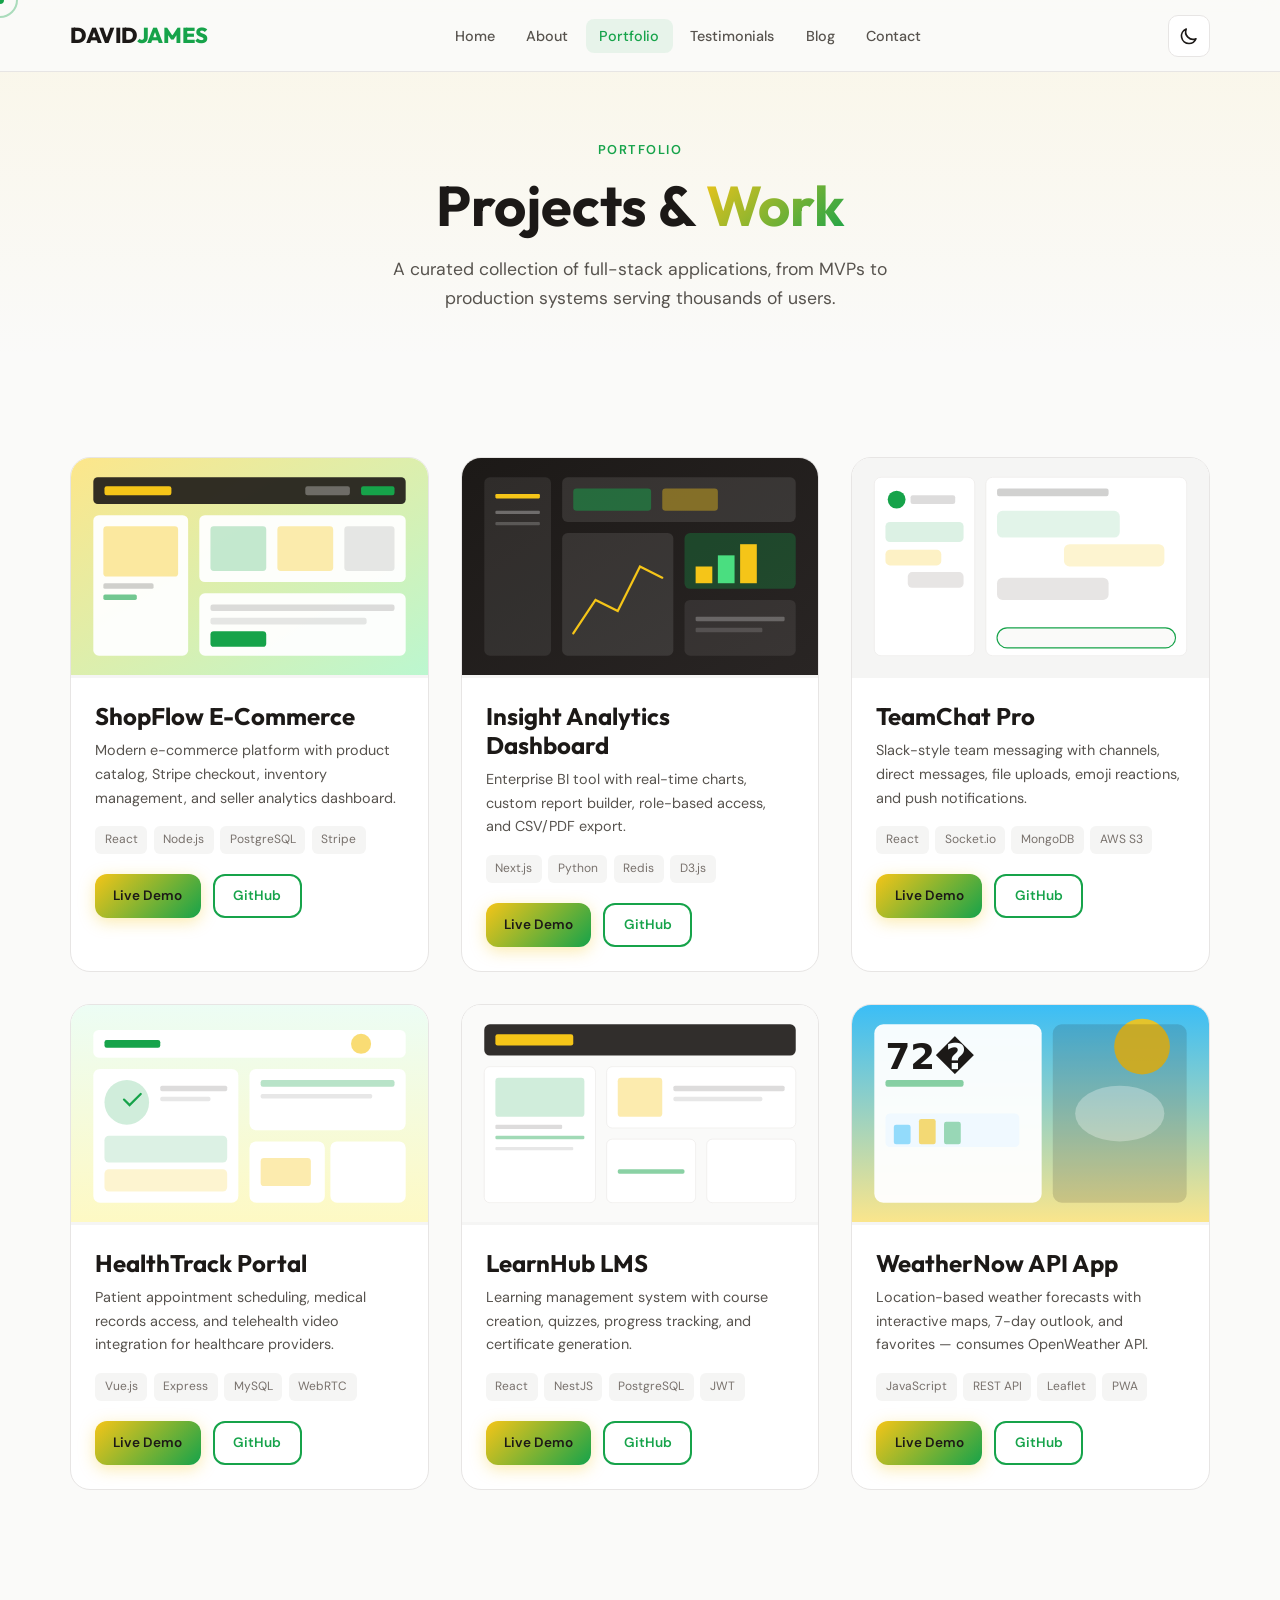
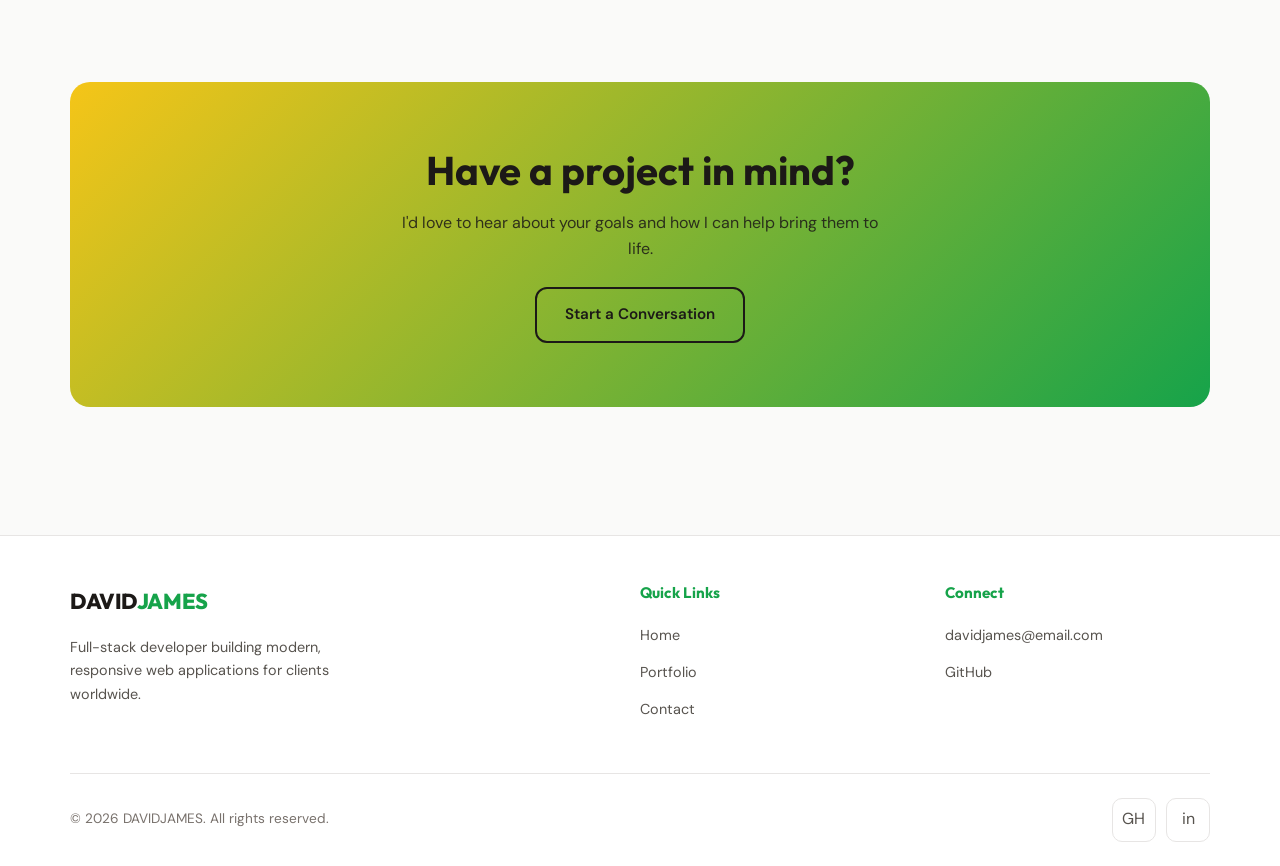
==== portfolio.html @ ddbe71f7 "Initial commit: DAVIDJAMES portfolio website" ====
<!DOCTYPE html>
<html lang="en">
<head>
  <meta charset="UTF-8">
  <meta name="viewport" content="width=device-width, initial-scale=1.0">
  <meta name="description" content="Portfolio of DAVIDJAMES — Full-stack development projects with live demos and GitHub repositories.">
  <title>Portfolio | DAVIDJAMES</title>
  <link rel="preconnect" href="https://fonts.googleapis.com">
  <link rel="preconnect" href="https://fonts.gstatic.com" crossorigin>
  <link href="https://fonts.googleapis.com/css2?family=DM+Sans:ital,opsz,wght@0,9..40,400;0,9..40,500;0,9..40,600;0,9..40,700&family=Outfit:wght@600;700;800&display=swap" rel="stylesheet">
  <link rel="stylesheet" href="assets/css/style.css">
  <style>.reveal { opacity: 0; transform: translateY(24px); transition: opacity 0.6s ease, transform 0.6s ease; } .reveal.visible { opacity: 1; transform: translateY(0); }</style>
</head>
<body>
  <header class="site-header" role="banner">
    <nav class="nav-inner" aria-label="Main navigation">
      <a href="index.html" class="logo" aria-label="DAVIDJAMES Home">DAVID<span>JAMES</span></a>
      <ul class="nav-menu">
        <li><a href="index.html" class="nav-link">Home</a></li>
        <li><a href="about.html" class="nav-link">About</a></li>
        <li><a href="portfolio.html" class="nav-link active">Portfolio</a></li>
        <li><a href="testimonials.html" class="nav-link">Testimonials</a></li>
        <li><a href="blog.html" class="nav-link">Blog</a></li>
        <li><a href="contact.html" class="nav-link">Contact</a></li>
      </ul>
      <div class="nav-actions">
        <button class="theme-toggle" type="button" aria-label="Toggle dark mode">
          <svg class="icon-moon" xmlns="http://www.w3.org/2000/svg" fill="none" viewBox="0 0 24 24" stroke="currentColor" aria-hidden="true"><path stroke-linecap="round" stroke-linejoin="round" stroke-width="2" d="M20.354 15.354A9 9 0 018.646 3.646 9.003 9.003 0 0012 21a9.003 9.003 0 008.354-5.646z"/></svg>
          <svg class="icon-sun" xmlns="http://www.w3.org/2000/svg" fill="none" viewBox="0 0 24 24" stroke="currentColor" aria-hidden="true"><path stroke-linecap="round" stroke-linejoin="round" stroke-width="2" d="M12 3v1m0 16v1m9-9h-1M4 12H3m15.364 6.364l-.707-.707M6.343 6.343l-.707-.707m12.728 0l-.707.707M6.343 17.657l-.707.707M16 12a4 4 0 11-8 0 4 4 0 018 0z"/></svg>
        </button>
        <button class="nav-toggle" type="button" aria-label="Open menu" aria-expanded="false"><span></span><span></span><span></span></button>
      </div>
    </nav>
  </header>

  <main>
    <section class="page-hero">
      <div class="container reveal">
        <span class="section-label">Portfolio</span>
        <h1>Projects & <span style="background: var(--accent-gradient); -webkit-background-clip: text; -webkit-text-fill-color: transparent; background-clip: text;">Work</span></h1>
        <p>A curated collection of full-stack applications, from MVPs to production systems serving thousands of users.</p>
      </div>
    </section>

    <section class="section">
      <div class="container">
        <div class="projects-grid">
          <article class="project-card reveal">
            <div class="project-image-wrap">
              <img src="assets/images/projects/shopflow.svg" alt="ShopFlow E-Commerce project thumbnail" class="project-thumb" width="640" height="400" loading="lazy" decoding="async">
              <div class="project-overlay"><span class="project-overlay-text">View Project</span></div>
            </div>
            <div class="project-body">
              <h3>ShopFlow E-Commerce</h3>
              <p>Modern e-commerce platform with product catalog, Stripe checkout, inventory management, and seller analytics dashboard.</p>
              <div class="project-tags">
                <span>React</span><span>Node.js</span><span>PostgreSQL</span><span>Stripe</span>
              </div>
              <div class="project-links">
                <a href="https://example.com" class="btn btn-sm btn-primary" target="_blank" rel="noopener noreferrer">Live Demo</a>
                <a href="https://github.com" class="btn btn-sm btn-outline" target="_blank" rel="noopener noreferrer">GitHub</a>
              </div>
            </div>
          </article>

          <article class="project-card reveal">
            <div class="project-image-wrap">
              <img src="assets/images/projects/analytics.svg" alt="Insight Analytics Dashboard project thumbnail" class="project-thumb" width="640" height="400" loading="lazy" decoding="async">
              <div class="project-overlay"><span class="project-overlay-text">View Project</span></div>
            </div>
            <div class="project-body">
              <h3>Insight Analytics Dashboard</h3>
              <p>Enterprise BI tool with real-time charts, custom report builder, role-based access, and CSV/PDF export.</p>
              <div class="project-tags">
                <span>Next.js</span><span>Python</span><span>Redis</span><span>D3.js</span>
              </div>
              <div class="project-links">
                <a href="https://example.com" class="btn btn-sm btn-primary" target="_blank" rel="noopener noreferrer">Live Demo</a>
                <a href="https://github.com" class="btn btn-sm btn-outline" target="_blank" rel="noopener noreferrer">GitHub</a>
              </div>
            </div>
          </article>

          <article class="project-card reveal">
            <div class="project-image-wrap">
              <img src="assets/images/projects/teamchat.svg" alt="TeamChat Pro project thumbnail" class="project-thumb" width="640" height="400" loading="lazy" decoding="async">
              <div class="project-overlay"><span class="project-overlay-text">View Project</span></div>
            </div>
            <div class="project-body">
              <h3>TeamChat Pro</h3>
              <p>Slack-style team messaging with channels, direct messages, file uploads, emoji reactions, and push notifications.</p>
              <div class="project-tags">
                <span>React</span><span>Socket.io</span><span>MongoDB</span><span>AWS S3</span>
              </div>
              <div class="project-links">
                <a href="https://example.com" class="btn btn-sm btn-primary" target="_blank" rel="noopener noreferrer">Live Demo</a>
                <a href="https://github.com" class="btn btn-sm btn-outline" target="_blank" rel="noopener noreferrer">GitHub</a>
              </div>
            </div>
          </article>

          <article class="project-card reveal">
            <div class="project-image-wrap">
              <img src="assets/images/projects/healthtrack.svg" alt="HealthTrack Portal project thumbnail" class="project-thumb" width="640" height="400" loading="lazy" decoding="async">
              <div class="project-overlay"><span class="project-overlay-text">View Project</span></div>
            </div>
            <div class="project-body">
              <h3>HealthTrack Portal</h3>
              <p>Patient appointment scheduling, medical records access, and telehealth video integration for healthcare providers.</p>
              <div class="project-tags">
                <span>Vue.js</span><span>Express</span><span>MySQL</span><span>WebRTC</span>
              </div>
              <div class="project-links">
                <a href="https://example.com" class="btn btn-sm btn-primary" target="_blank" rel="noopener noreferrer">Live Demo</a>
                <a href="https://github.com" class="btn btn-sm btn-outline" target="_blank" rel="noopener noreferrer">GitHub</a>
              </div>
            </div>
          </article>

          <article class="project-card reveal">
            <div class="project-image-wrap">
              <img src="assets/images/projects/learnhub.svg" alt="LearnHub LMS project thumbnail" class="project-thumb" width="640" height="400" loading="lazy" decoding="async">
              <div class="project-overlay"><span class="project-overlay-text">View Project</span></div>
            </div>
            <div class="project-body">
              <h3>LearnHub LMS</h3>
              <p>Learning management system with course creation, quizzes, progress tracking, and certificate generation.</p>
              <div class="project-tags">
                <span>React</span><span>NestJS</span><span>PostgreSQL</span><span>JWT</span>
              </div>
              <div class="project-links">
                <a href="https://example.com" class="btn btn-sm btn-primary" target="_blank" rel="noopener noreferrer">Live Demo</a>
                <a href="https://github.com" class="btn btn-sm btn-outline" target="_blank" rel="noopener noreferrer">GitHub</a>
              </div>
            </div>
          </article>

          <article class="project-card reveal">
            <div class="project-image-wrap">
              <img src="assets/images/projects/weathernow.svg" alt="WeatherNow API App project thumbnail" class="project-thumb" width="640" height="400" loading="lazy" decoding="async">
              <div class="project-overlay"><span class="project-overlay-text">View Project</span></div>
            </div>
            <div class="project-body">
              <h3>WeatherNow API App</h3>
              <p>Location-based weather forecasts with interactive maps, 7-day outlook, and favorites — consumes OpenWeather API.</p>
              <div class="project-tags">
                <span>JavaScript</span><span>REST API</span><span>Leaflet</span><span>PWA</span>
              </div>
              <div class="project-links">
                <a href="https://example.com" class="btn btn-sm btn-primary" target="_blank" rel="noopener noreferrer">Live Demo</a>
                <a href="https://github.com" class="btn btn-sm btn-outline" target="_blank" rel="noopener noreferrer">GitHub</a>
              </div>
            </div>
          </article>
        </div>
      </div>
    </section>

    <section class="section">
      <div class="container reveal">
        <div class="cta-banner">
          <h2>Have a project in mind?</h2>
          <p>I'd love to hear about your goals and how I can help bring them to life.</p>
          <a href="contact.html" class="btn btn-outline">Start a Conversation</a>
        </div>
      </div>
    </section>
  </main>

  <footer class="site-footer" role="contentinfo">
    <div class="container">
      <div class="footer-grid">
        <div class="footer-brand">
          <a href="index.html" class="logo">DAVID<span>JAMES</span></a>
          <p>Full-stack developer building modern, responsive web applications for clients worldwide.</p>
        </div>
        <div class="footer-col">
          <h4>Quick Links</h4>
          <ul class="footer-links">
            <li><a href="index.html">Home</a></li>
            <li><a href="portfolio.html">Portfolio</a></li>
            <li><a href="contact.html">Contact</a></li>
          </ul>
        </div>
        <div class="footer-col">
          <h4>Connect</h4>
          <ul class="footer-links">
            <li><a href="mailto:davidjames@email.com">davidjames@email.com</a></li>
            <li><a href="https://github.com" target="_blank" rel="noopener noreferrer">GitHub</a></li>
          </ul>
        </div>
      </div>
      <div class="footer-bottom">
        <p>&copy; 2026 DAVIDJAMES. All rights reserved.</p>
        <div class="footer-social">
          <a href="https://github.com" class="social-link" target="_blank" rel="noopener noreferrer" aria-label="GitHub">GH</a>
          <a href="https://linkedin.com" class="social-link" target="_blank" rel="noopener noreferrer" aria-label="LinkedIn">in</a>
        </div>
      </div>
    </div>
  </footer>
  <script src="assets/js/main.js"></script>
</body>
</html>
---- assets/css/style.css ----
/* DAVIDJAMES Portfolio — Yellow & Green Theme */

:root {
  --yellow: #f5c518;
  --yellow-light: #fde68a;
  --yellow-dark: #d4a017;
  --green: #16a34a;
  --green-light: #4ade80;
  --green-dark: #15803d;
  --accent-gradient: linear-gradient(135deg, var(--yellow) 0%, var(--green) 100%);

  --bg-primary: #fafaf9;
  --bg-secondary: #ffffff;
  --bg-elevated: #f5f5f4;
  --text-primary: #1c1917;
  --text-secondary: #57534e;
  --text-muted: #78716c;
  --border: #e7e5e4;
  --shadow: rgba(28, 25, 23, 0.08);
  --shadow-lg: rgba(28, 25, 23, 0.12);
  --nav-bg: rgba(250, 250, 249, 0.92);
  --cursor-ring: rgba(22, 163, 74, 0.35);
  --cursor-dot: #16a34a;

  --font-sans: "DM Sans", system-ui, -apple-system, sans-serif;
  --font-display: "Outfit", var(--font-sans);
  --radius: 12px;
  --radius-lg: 20px;
  --transition: 0.3s cubic-bezier(0.4, 0, 0.2, 1);
  --header-height: 72px;
  --container: min(1140px, 92vw);
}

[data-theme="dark"] {
  --bg-primary: #0c0a09;
  --bg-secondary: #1c1917;
  --bg-elevated: #292524;
  --text-primary: #fafaf9;
  --text-secondary: #d6d3d1;
  --text-muted: #a8a29e;
  --border: #44403c;
  --shadow: rgba(0, 0, 0, 0.3);
  --shadow-lg: rgba(0, 0, 0, 0.45);
  --nav-bg: rgba(12, 10, 9, 0.92);
  --cursor-ring: rgba(245, 197, 24, 0.4);
  --cursor-dot: #f5c518;
}

*,
*::before,
*::after {
  box-sizing: border-box;
  margin: 0;
  padding: 0;
}

html {
  scroll-behavior: smooth;
}

body {
  font-family: var(--font-sans);
  font-size: 1rem;
  line-height: 1.65;
  color: var(--text-primary);
  background: var(--bg-primary);
  transition: background var(--transition), color var(--transition);
  overflow-x: hidden;
}

body.custom-cursor {
  cursor: none;
}

body.custom-cursor a,
body.custom-cursor button,
body.custom-cursor input,
body.custom-cursor textarea,
body.custom-cursor select,
body.custom-cursor label {
  cursor: none;
}

img {
  max-width: 100%;
  height: auto;
  display: block;
}

a {
  color: var(--green);
  text-decoration: none;
  transition: color var(--transition);
}

a:hover {
  color: var(--yellow-dark);
}

ul {
  list-style: none;
}

h1, h2, h3, h4, h5, h6 {
  font-family: var(--font-display);
  font-weight: 700;
  line-height: 1.2;
  color: var(--text-primary);
}

h1 { font-size: clamp(2.25rem, 5vw, 3.5rem); }
h2 { font-size: clamp(1.75rem, 4vw, 2.5rem); }
h3 { font-size: clamp(1.25rem, 3vw, 1.5rem); }

.container {
  width: var(--container);
  margin-inline: auto;
}

.section {
  padding: clamp(4rem, 8vw, 6rem) 0;
}

.section-header {
  text-align: center;
  max-width: 640px;
  margin: 0 auto clamp(3rem, 6vw, 4rem);
}

.section-label {
  display: inline-block;
  font-size: 0.8rem;
  font-weight: 600;
  letter-spacing: 0.12em;
  text-transform: uppercase;
  color: var(--green);
  margin-bottom: 0.75rem;
}

.section-title {
  margin-bottom: 1rem;
}

.section-title span {
  background: var(--accent-gradient);
  -webkit-background-clip: text;
  -webkit-text-fill-color: transparent;
  background-clip: text;
}

.section-desc {
  color: var(--text-secondary);
  font-size: 1.05rem;
}

/* Custom cursor */
.cursor-dot,
.cursor-ring {
  position: fixed;
  top: 0;
  left: 0;
  pointer-events: none;
  z-index: 10000;
  border-radius: 50%;
  transform: translate(-50%, -50%);
  transition: width 0.2s, height 0.2s, background 0.2s, border-color 0.2s;
}

.cursor-dot {
  width: 8px;
  height: 8px;
  background: var(--cursor-dot);
}

.cursor-ring {
  width: 36px;
  height: 36px;
  border: 2px solid var(--cursor-ring);
  transition: width 0.25s, height 0.25s, border-color 0.25s, transform 0.08s linear;
}

.cursor-ring.hover {
  width: 52px;
  height: 52px;
  border-color: var(--yellow);
}

@media (max-width: 768px), (pointer: coarse) {
  .cursor-dot,
  .cursor-ring {
    display: none !important;
  }
  body.custom-cursor,
  body.custom-cursor a,
  body.custom-cursor button {
    cursor: auto;
  }
}

/* Header / Nav */
.site-header {
  position: fixed;
  top: 0;
  left: 0;
  right: 0;
  height: var(--header-height);
  background: var(--nav-bg);
  backdrop-filter: blur(12px);
  -webkit-backdrop-filter: blur(12px);
  border-bottom: 1px solid var(--border);
  z-index: 1000;
  transition: background var(--transition), border-color var(--transition);
}

.site-header.scrolled {
  box-shadow: 0 4px 24px var(--shadow);
}

.nav-inner {
  display: flex;
  align-items: center;
  justify-content: space-between;
  height: var(--header-height);
  width: var(--container);
  margin-inline: auto;
}

.logo {
  font-family: var(--font-display);
  font-weight: 800;
  font-size: 1.35rem;
  letter-spacing: -0.02em;
  color: var(--text-primary);
}

.logo span {
  color: var(--green);
}

.logo:hover {
  color: var(--text-primary);
}

.logo:hover span {
  color: var(--yellow-dark);
}

.nav-menu {
  display: flex;
  align-items: center;
  gap: 0.25rem;
}

.nav-link {
  padding: 0.5rem 0.85rem;
  font-size: 0.9rem;
  font-weight: 500;
  color: var(--text-secondary);
  border-radius: 8px;
  transition: color var(--transition), background var(--transition);
}

.nav-link:hover,
.nav-link.active {
  color: var(--green);
  background: rgba(22, 163, 74, 0.08);
}

[data-theme="dark"] .nav-link:hover,
[data-theme="dark"] .nav-link.active {
  background: rgba(74, 222, 128, 0.1);
}

.nav-actions {
  display: flex;
  align-items: center;
  gap: 0.75rem;
}

.theme-toggle {
  display: flex;
  align-items: center;
  justify-content: center;
  width: 42px;
  height: 42px;
  border: 1px solid var(--border);
  border-radius: 10px;
  background: var(--bg-secondary);
  color: var(--text-primary);
  transition: border-color var(--transition), background var(--transition), transform 0.2s;
}

.theme-toggle:hover {
  border-color: var(--yellow);
  transform: scale(1.05);
}

.theme-toggle svg {
  width: 20px;
  height: 20px;
}

.theme-toggle .icon-sun { display: none; }
.theme-toggle .icon-moon { display: block; }

[data-theme="dark"] .theme-toggle .icon-sun { display: block; }
[data-theme="dark"] .theme-toggle .icon-moon { display: none; }

.nav-toggle {
  display: none;
  flex-direction: column;
  gap: 5px;
  width: 42px;
  height: 42px;
  align-items: center;
  justify-content: center;
  border: 1px solid var(--border);
  border-radius: 10px;
  background: var(--bg-secondary);
}

.nav-toggle span {
  display: block;
  width: 20px;
  height: 2px;
  background: var(--text-primary);
  border-radius: 2px;
  transition: transform var(--transition), opacity var(--transition);
}

.nav-toggle.open span:nth-child(1) {
  transform: translateY(7px) rotate(45deg);
}

.nav-toggle.open span:nth-child(2) {
  opacity: 0;
}

.nav-toggle.open span:nth-child(3) {
  transform: translateY(-7px) rotate(-45deg);
}

/* Buttons */
.btn {
  display: inline-flex;
  align-items: center;
  justify-content: center;
  gap: 0.5rem;
  padding: 0.85rem 1.75rem;
  font-family: var(--font-sans);
  font-size: 0.95rem;
  font-weight: 600;
  border-radius: var(--radius);
  border: none;
  transition: transform 0.2s, box-shadow 0.2s, background 0.2s, color 0.2s;
}

.btn:hover {
  transform: translateY(-2px);
}

.btn-primary {
  background: var(--accent-gradient);
  color: #1c1917;
  box-shadow: 0 4px 16px rgba(245, 197, 24, 0.35);
}

.btn-primary:hover {
  box-shadow: 0 8px 24px rgba(22, 163, 74, 0.35);
  color: #1c1917;
}

.btn-outline {
  background: transparent;
  color: var(--green);
  border: 2px solid var(--green);
}

.btn-outline:hover {
  background: var(--green);
  color: #fff;
}

.btn-sm {
  padding: 0.55rem 1.15rem;
  font-size: 0.85rem;
}

/* Hero */
.hero {
  min-height: 100vh;
  display: flex;
  align-items: center;
  padding-top: var(--header-height);
  position: relative;
  overflow: hidden;
}

.hero::before {
  content: "";
  position: absolute;
  top: -20%;
  right: -10%;
  width: 55%;
  height: 70%;
  background: radial-gradient(ellipse, rgba(245, 197, 24, 0.15) 0%, transparent 70%);
  pointer-events: none;
}

.hero::after {
  content: "";
  position: absolute;
  bottom: -10%;
  left: -15%;
  width: 50%;
  height: 60%;
  background: radial-gradient(ellipse, rgba(22, 163, 74, 0.12) 0%, transparent 70%);
  pointer-events: none;
}

.hero-grid {
  display: grid;
  grid-template-columns: 1fr 1fr;
  gap: 3rem;
  align-items: center;
  position: relative;
  z-index: 1;
}

.hero-badge {
  display: inline-flex;
  align-items: center;
  gap: 0.5rem;
  padding: 0.4rem 1rem;
  background: var(--bg-secondary);
  border: 1px solid var(--border);
  border-radius: 100px;
  font-size: 0.85rem;
  font-weight: 500;
  color: var(--text-secondary);
  margin-bottom: 1.5rem;
}

.hero-badge .dot {
  width: 8px;
  height: 8px;
  background: var(--green);
  border-radius: 50%;
  animation: pulse 2s infinite;
}

@keyframes pulse {
  0%, 100% { opacity: 1; }
  50% { opacity: 0.5; }
}

.hero-title {
  margin-bottom: 1.25rem;
}

.hero-title .highlight {
  background: var(--accent-gradient);
  -webkit-background-clip: text;
  -webkit-text-fill-color: transparent;
  background-clip: text;
}

.hero-tagline {
  font-size: clamp(1.1rem, 2.5vw, 1.35rem);
  color: var(--text-secondary);
  margin-bottom: 2rem;
  max-width: 520px;
}

.hero-cta {
  display: flex;
  flex-wrap: wrap;
  gap: 1rem;
  margin-bottom: 2.5rem;
}

.hero-stats {
  display: flex;
  gap: 2.5rem;
}

.hero-stat strong {
  display: block;
  font-family: var(--font-display);
  font-size: 1.75rem;
  color: var(--green);
}

.hero-stat span {
  font-size: 0.85rem;
  color: var(--text-muted);
}

.hero-visual {
  display: flex;
  justify-content: center;
  align-items: center;
}

.hero-card {
  position: relative;
  width: 100%;
  max-width: 380px;
  aspect-ratio: 1;
  background: var(--bg-secondary);
  border-radius: var(--radius-lg);
  border: 1px solid var(--border);
  box-shadow: 0 24px 48px var(--shadow-lg);
  display: flex;
  flex-direction: column;
  align-items: center;
  justify-content: center;
  padding: 2rem;
  transition: transform var(--transition), box-shadow var(--transition);
}

.hero-card:hover {
  transform: translateY(-8px) rotate(1deg);
  box-shadow: 0 32px 64px var(--shadow-lg);
}

.hero-avatar {
  width: 160px;
  height: 160px;
  border-radius: 50%;
  object-fit: cover;
  object-position: center 15%;
  border: 4px solid var(--yellow);
  box-shadow: 0 8px 24px var(--shadow-lg);
  margin-bottom: 1.5rem;
}

.hero-card h3 {
  font-size: 1.25rem;
  margin-bottom: 0.25rem;
}

.hero-card p {
  color: var(--text-muted);
  font-size: 0.9rem;
  text-align: center;
}

.hero-tech {
  display: flex;
  flex-wrap: wrap;
  gap: 0.5rem;
  justify-content: center;
  margin-top: 1.25rem;
}

.tech-pill {
  padding: 0.35rem 0.75rem;
  font-size: 0.75rem;
  font-weight: 600;
  background: rgba(22, 163, 74, 0.1);
  color: var(--green);
  border-radius: 100px;
}

/* Cards */
.card {
  background: var(--bg-secondary);
  border: 1px solid var(--border);
  border-radius: var(--radius-lg);
  padding: 1.75rem;
  transition: transform var(--transition), box-shadow var(--transition), border-color var(--transition);
}

.card:hover {
  transform: translateY(-6px);
  box-shadow: 0 16px 40px var(--shadow);
  border-color: var(--yellow);
}

/* Skills */
.skills-grid {
  display: grid;
  grid-template-columns: repeat(auto-fill, minmax(120px, 1fr));
  gap: 1.25rem;
}

.skill-item {
  text-align: center;
  padding: 1.35rem 1rem;
  background: var(--bg-secondary);
  border: 1px solid var(--border);
  border-radius: var(--radius);
  transition: transform 0.3s cubic-bezier(0.4, 0, 0.2, 1), border-color 0.3s, box-shadow 0.3s;
  animation: skillFadeIn 0.5s ease backwards;
}

.skill-item:nth-child(1) { animation-delay: 0.05s; }
.skill-item:nth-child(2) { animation-delay: 0.1s; }
.skill-item:nth-child(3) { animation-delay: 0.15s; }
.skill-item:nth-child(4) { animation-delay: 0.2s; }
.skill-item:nth-child(5) { animation-delay: 0.25s; }
.skill-item:nth-child(6) { animation-delay: 0.3s; }
.skill-item:nth-child(7) { animation-delay: 0.35s; }
.skill-item:nth-child(8) { animation-delay: 0.4s; }
.skill-item:nth-child(9) { animation-delay: 0.45s; }
.skill-item:nth-child(10) { animation-delay: 0.5s; }
.skill-item:nth-child(11) { animation-delay: 0.55s; }
.skill-item:nth-child(12) { animation-delay: 0.6s; }
.skill-item:nth-child(13) { animation-delay: 0.65s; }
.skill-item:nth-child(14) { animation-delay: 0.7s; }
.skill-item:nth-child(15) { animation-delay: 0.75s; }

.skill-item:hover {
  transform: translateY(-6px) scale(1.04);
  border-color: var(--green);
  box-shadow: 0 12px 28px var(--shadow);
}

.skill-item:hover .skill-icon-wrap {
  border-color: var(--yellow);
  transform: scale(1.08);
}

.skill-icon-wrap {
  width: 56px;
  height: 56px;
  margin: 0 auto 0.75rem;
  display: flex;
  align-items: center;
  justify-content: center;
  background: var(--bg-primary);
  border: 2px solid var(--border);
  border-radius: 14px;
  transition: transform 0.3s, border-color 0.3s;
}

.skill-icon-img {
  width: 36px;
  height: 36px;
  object-fit: contain;
}

.skill-item span {
  display: block;
  font-size: 0.85rem;
  font-weight: 600;
  color: var(--text-secondary);
}

@keyframes skillFadeIn {
  from {
    opacity: 0;
    transform: translateY(16px) scale(0.95);
  }
  to {
    opacity: 1;
    transform: translateY(0) scale(1);
  }
}

/* Timeline */
.timeline {
  position: relative;
  padding-left: 2rem;
}

.timeline::before {
  content: "";
  position: absolute;
  left: 0;
  top: 0;
  bottom: 0;
  width: 3px;
  background: var(--accent-gradient);
  border-radius: 3px;
}

.timeline-item {
  position: relative;
  padding-bottom: 2.5rem;
}

.timeline-item:last-child {
  padding-bottom: 0;
}

.timeline-item::before {
  content: "";
  position: absolute;
  left: -2rem;
  top: 0.35rem;
  width: 14px;
  height: 14px;
  margin-left: -5.5px;
  background: var(--yellow);
  border: 3px solid var(--bg-primary);
  border-radius: 50%;
}

.timeline-date {
  font-size: 0.85rem;
  font-weight: 600;
  color: var(--green);
  margin-bottom: 0.35rem;
}

.timeline-item h3 {
  margin-bottom: 0.35rem;
}

.timeline-item p {
  color: var(--text-secondary);
  font-size: 0.95rem;
}

/* Projects */
.projects-grid {
  display: grid;
  grid-template-columns: repeat(auto-fill, minmax(320px, 1fr));
  gap: 2rem;
}

.project-card {
  background: var(--bg-secondary);
  border: 1px solid var(--border);
  border-radius: var(--radius-lg);
  overflow: hidden;
  transition: transform var(--transition), box-shadow var(--transition);
}

.project-card:hover {
  transform: translateY(-8px);
  box-shadow: 0 20px 48px var(--shadow-lg);
}

.project-image-wrap {
  position: relative;
  height: 220px;
  overflow: hidden;
  background: var(--bg-elevated);
  border-bottom: 3px solid transparent;
  transition: border-color var(--transition);
}

.project-card:hover .project-image-wrap {
  border-bottom-color: var(--green);
}

.project-thumb {
  width: 100%;
  height: 100%;
  object-fit: cover;
  object-position: center;
  display: block;
  transition: transform 0.45s cubic-bezier(0.4, 0, 0.2, 1), opacity 0.35s;
  animation: projectImgFade 0.6s ease backwards;
}

.project-card:hover .project-thumb {
  transform: scale(1.08);
}

.project-overlay {
  position: absolute;
  inset: 0;
  display: flex;
  align-items: center;
  justify-content: center;
  background: linear-gradient(135deg, rgba(245, 197, 24, 0.85) 0%, rgba(22, 163, 74, 0.85) 100%);
  opacity: 0;
  transition: opacity 0.35s ease;
}

.project-card:hover .project-overlay {
  opacity: 1;
}

.project-overlay-text {
  font-family: var(--font-display);
  font-weight: 700;
  font-size: 1rem;
  color: #1c1917;
  padding: 0.6rem 1.25rem;
  background: rgba(255, 255, 255, 0.95);
  border-radius: 100px;
  transform: translateY(8px);
  transition: transform 0.35s ease;
}

.project-card:hover .project-overlay-text {
  transform: translateY(0);
}

@keyframes projectImgFade {
  from {
    opacity: 0;
    transform: scale(1.04);
  }
  to {
    opacity: 1;
    transform: scale(1);
  }
}

.project-body {
  padding: 1.5rem;
}

.project-body h3 {
  margin-bottom: 0.5rem;
}

.project-body p {
  color: var(--text-secondary);
  font-size: 0.9rem;
  margin-bottom: 1rem;
}

.project-tags {
  display: flex;
  flex-wrap: wrap;
  gap: 0.4rem;
  margin-bottom: 1.25rem;
}

.project-tags span {
  font-size: 0.75rem;
  padding: 0.25rem 0.6rem;
  background: var(--bg-elevated);
  color: var(--text-muted);
  border-radius: 6px;
}

.project-links {
  display: flex;
  gap: 0.75rem;
}

/* Testimonials */
.testimonials-grid {
  display: grid;
  grid-template-columns: repeat(auto-fill, minmax(300px, 1fr));
  gap: 1.75rem;
}

.testimonial-card {
  background: var(--bg-secondary);
  border: 1px solid var(--border);
  border-radius: var(--radius-lg);
  padding: 2rem;
  position: relative;
  transition: transform var(--transition), border-color var(--transition), box-shadow var(--transition);
  overflow: hidden;
}

.testimonial-card--photo {
  padding: 0;
}

.testimonial-card:hover {
  transform: translateY(-4px);
  border-color: var(--yellow);
  box-shadow: 0 16px 40px var(--shadow);
}

.testimonial-photo-wrap {
  position: relative;
  height: 180px;
  overflow: hidden;
  border-bottom: 3px solid var(--green);
}

.testimonial-photo {
  width: 100%;
  height: 100%;
  object-fit: cover;
  object-position: center top;
  display: block;
  transition: transform 0.45s cubic-bezier(0.4, 0, 0.2, 1);
  animation: projectImgFade 0.6s ease backwards;
}

.testimonial-card:hover .testimonial-photo {
  transform: scale(1.06);
}

.testimonial-verified {
  position: absolute;
  bottom: 0.75rem;
  left: 0.75rem;
  padding: 0.35rem 0.75rem;
  font-size: 0.7rem;
  font-weight: 700;
  letter-spacing: 0.04em;
  text-transform: uppercase;
  color: #1c1917;
  background: linear-gradient(135deg, var(--yellow) 0%, var(--green-light) 100%);
  border-radius: 100px;
  box-shadow: 0 4px 12px var(--shadow);
}

.testimonial-card-body {
  padding: 1.5rem 1.75rem 1.75rem;
}

.testimonial-quote {
  font-size: 3rem;
  line-height: 1;
  color: var(--yellow);
  opacity: 0.6;
  margin-bottom: 0.5rem;
}

.testimonial-text {
  color: var(--text-secondary);
  font-style: italic;
  margin-bottom: 1.5rem;
}

.testimonial-author {
  display: flex;
  align-items: center;
  gap: 1rem;
}

.testimonial-avatar {
  width: 56px;
  height: 56px;
  border-radius: 50%;
  background: var(--accent-gradient);
  display: flex;
  align-items: center;
  justify-content: center;
  font-weight: 700;
  font-size: 0.9rem;
  color: #1c1917;
  flex-shrink: 0;
  overflow: hidden;
  border: 2px solid var(--green);
  transition: border-color 0.3s, transform 0.3s;
}

.testimonial-card:hover .testimonial-avatar {
  border-color: var(--yellow);
  transform: scale(1.05);
}

img.testimonial-avatar {
  object-fit: cover;
  object-position: center top;
}

.testimonial-avatar img {
  width: 100%;
  height: 100%;
  object-fit: cover;
  object-position: center top;
}

.testimonial-author h4 {
  font-size: 1rem;
  margin-bottom: 0.15rem;
}

.testimonial-author span {
  font-size: 0.8rem;
  color: var(--text-muted);
}

.testimonial-stars {
  color: var(--yellow);
  margin-bottom: 1rem;
  letter-spacing: 2px;
}

/* Contact */
.contact-grid {
  display: grid;
  grid-template-columns: 1fr 1.2fr;
  gap: 3rem;
  align-items: start;
}

.contact-info h3 {
  margin-bottom: 1rem;
}

.contact-info > p {
  color: var(--text-secondary);
  margin-bottom: 2rem;
}

.contact-list {
  display: flex;
  flex-direction: column;
  gap: 1.25rem;
  margin-bottom: 2rem;
}

.contact-item {
  display: flex;
  align-items: center;
  gap: 1rem;
}

.contact-item-icon {
  width: 48px;
  height: 48px;
  display: flex;
  align-items: center;
  justify-content: center;
  background: rgba(22, 163, 74, 0.1);
  color: var(--green);
  border-radius: 12px;
  font-size: 1.25rem;
}

.contact-item a {
  font-weight: 500;
}

.social-links {
  display: flex;
  gap: 0.75rem;
}

.social-link {
  width: 44px;
  height: 44px;
  display: flex;
  align-items: center;
  justify-content: center;
  background: var(--bg-secondary);
  border: 1px solid var(--border);
  border-radius: 10px;
  color: var(--text-secondary);
  transition: background 0.2s, color 0.2s, border-color 0.2s, transform 0.2s;
}

.social-link:hover {
  background: var(--green);
  color: #fff;
  border-color: var(--green);
  transform: translateY(-3px);
}

.contact-form {
  background: var(--bg-secondary);
  border: 1px solid var(--border);
  border-radius: var(--radius-lg);
  padding: 2rem;
}

.form-group {
  margin-bottom: 1.25rem;
}

.form-group label {
  display: block;
  font-size: 0.9rem;
  font-weight: 600;
  margin-bottom: 0.5rem;
  color: var(--text-primary);
}

.form-group input,
.form-group textarea {
  width: 100%;
  padding: 0.85rem 1rem;
  font-family: var(--font-sans);
  font-size: 1rem;
  color: var(--text-primary);
  background: var(--bg-primary);
  border: 1px solid var(--border);
  border-radius: var(--radius);
  transition: border-color 0.2s, box-shadow 0.2s;
}

.form-group input:focus,
.form-group textarea:focus {
  outline: none;
  border-color: var(--green);
  box-shadow: 0 0 0 3px rgba(22, 163, 74, 0.15);
}

.form-group textarea {
  min-height: 140px;
  resize: vertical;
}

.form-message {
  margin-top: 1rem;
  padding: 0.75rem 1rem;
  border-radius: var(--radius);
  font-size: 0.9rem;
  display: none;
}

.form-message.success {
  display: block;
  background: rgba(22, 163, 74, 0.15);
  color: var(--green-dark);
}

.form-message.error {
  display: block;
  background: rgba(239, 68, 68, 0.15);
  color: #b91c1c;
}

.form-message.loading {
  display: block;
  background: rgba(245, 197, 24, 0.15);
  color: var(--text-secondary);
}

.contact-honeypot {
  display: none !important;
}

.contact-form button[type="submit"]:disabled {
  opacity: 0.7;
  cursor: not-allowed;
  transform: none;
}

/* Blog */
.blog-grid {
  display: grid;
  grid-template-columns: repeat(auto-fill, minmax(320px, 1fr));
  gap: 2rem;
}

.blog-card {
  background: var(--bg-secondary);
  border: 1px solid var(--border);
  border-radius: var(--radius-lg);
  overflow: hidden;
  transition: transform var(--transition), box-shadow var(--transition);
}

.blog-card:hover {
  transform: translateY(-6px);
  box-shadow: 0 16px 40px var(--shadow);
}

.blog-thumb {
  height: 180px;
  background: linear-gradient(135deg, var(--yellow-light) 0%, rgba(22, 163, 74, 0.2) 100%);
}

.blog-body {
  padding: 1.5rem;
}

.blog-meta {
  font-size: 0.8rem;
  color: var(--green);
  font-weight: 600;
  margin-bottom: 0.5rem;
}

.blog-card h3 {
  margin-bottom: 0.75rem;
}

.blog-card p {
  color: var(--text-secondary);
  font-size: 0.9rem;
  margin-bottom: 1rem;
}

.read-more {
  font-weight: 600;
  font-size: 0.9rem;
  display: inline-flex;
  align-items: center;
  gap: 0.35rem;
}

.read-more:hover {
  gap: 0.6rem;
}

/* Page hero (inner pages) */
.page-hero {
  padding: calc(var(--header-height) + 4rem) 0 3rem;
  text-align: center;
  background: linear-gradient(180deg, rgba(245, 197, 24, 0.08) 0%, transparent 100%);
}

.page-hero h1 {
  margin-bottom: 1rem;
}

.page-hero p {
  color: var(--text-secondary);
  max-width: 560px;
  margin: 0 auto;
  font-size: 1.1rem;
}

/* About layout */
.about-grid {
  display: grid;
  grid-template-columns: 1fr 1.5fr;
  gap: 3rem;
  align-items: start;
}

.about-photo {
  aspect-ratio: 4/5;
  width: 100%;
  max-width: 360px;
  border-radius: var(--radius-lg);
  object-fit: cover;
  object-position: center 20%;
  border: 3px solid var(--green);
  box-shadow: 0 16px 40px var(--shadow-lg);
}

.about-content p {
  color: var(--text-secondary);
  margin-bottom: 1.25rem;
}

.two-col {
  display: grid;
  grid-template-columns: 1fr 1fr;
  gap: 3rem;
}

/* CTA banner */
.cta-banner {
  background: var(--accent-gradient);
  border-radius: var(--radius-lg);
  padding: clamp(2.5rem, 5vw, 4rem);
  text-align: center;
  color: #1c1917;
}

.cta-banner h2 {
  color: #1c1917;
  margin-bottom: 1rem;
}

.cta-banner p {
  margin-bottom: 1.5rem;
  opacity: 0.85;
  max-width: 480px;
  margin-inline: auto;
}

.cta-banner .btn-outline {
  border-color: #1c1917;
  color: #1c1917;
}

.cta-banner .btn-outline:hover {
  background: #1c1917;
  color: #fff;
}

/* Footer */
.site-footer {
  background: var(--bg-secondary);
  border-top: 1px solid var(--border);
  padding: 3rem 0 1.5rem;
  margin-top: 2rem;
}

.footer-grid {
  display: grid;
  grid-template-columns: 2fr 1fr 1fr;
  gap: 2.5rem;
  margin-bottom: 2.5rem;
}

.footer-brand .logo {
  display: inline-block;
  margin-bottom: 1rem;
}

.footer-brand p {
  color: var(--text-secondary);
  font-size: 0.9rem;
  max-width: 280px;
}

.footer-col h4 {
  font-size: 0.95rem;
  margin-bottom: 1.25rem;
  color: var(--green);
}

.footer-links li {
  margin-bottom: 0.65rem;
}

.footer-links a {
  color: var(--text-secondary);
  font-size: 0.9rem;
}

.footer-links a:hover {
  color: var(--green);
}

.footer-bottom {
  display: flex;
  flex-wrap: wrap;
  justify-content: space-between;
  align-items: center;
  gap: 1rem;
  padding-top: 1.5rem;
  border-top: 1px solid var(--border);
}

.footer-bottom p {
  font-size: 0.85rem;
  color: var(--text-muted);
}

.footer-social {
  display: flex;
  gap: 0.65rem;
}

/* Resume download */
.resume-banner {
  display: flex;
  align-items: center;
  justify-content: space-between;
  flex-wrap: wrap;
  gap: 1.5rem;
  padding: 1.5rem 2rem;
  background: var(--bg-secondary);
  border: 1px solid var(--border);
  border-radius: var(--radius-lg);
  margin-bottom: 3rem;
}

.resume-banner p {
  color: var(--text-secondary);
}

/* Utilities */
.text-center { text-align: center; }
.mt-2 { margin-top: 2rem; }
.mb-4 { margin-bottom: 4rem; }

.sr-only {
  position: absolute;
  width: 1px;
  height: 1px;
  padding: 0;
  margin: -1px;
  overflow: hidden;
  clip: rect(0, 0, 0, 0);
  border: 0;
}

/* Responsive */
@media (max-width: 992px) {
  .hero-grid,
  .about-grid,
  .contact-grid,
  .two-col {
    grid-template-columns: 1fr;
  }

  .hero-visual {
    order: -1;
  }

  .hero-card {
    max-width: 280px;
    margin: 0 auto;
  }

  .about-photo {
    margin: 0 auto;
  }

  .footer-grid {
    grid-template-columns: 1fr 1fr;
  }
}

@media (max-width: 768px) {
  .nav-menu {
    position: fixed;
    top: var(--header-height);
    left: 0;
    right: 0;
    flex-direction: column;
    background: var(--nav-bg);
    backdrop-filter: blur(12px);
    border-bottom: 1px solid var(--border);
    padding: 1rem;
    gap: 0.25rem;
    transform: translateY(-120%);
    opacity: 0;
    visibility: hidden;
    transition: transform var(--transition), opacity var(--transition), visibility var(--transition);
  }

  .nav-menu.open {
    transform: translateY(0);
    opacity: 1;
    visibility: visible;
  }

  .nav-link {
    width: 100%;
    padding: 0.85rem 1rem;
  }

  .nav-toggle {
    display: flex;
  }

  .hero-stats {
    gap: 1.5rem;
  }

  .footer-grid {
    grid-template-columns: 1fr;
  }

  .footer-bottom {
    flex-direction: column;
    text-align: center;
  }
}

@media (max-width: 480px) {
  .hero-cta {
    flex-direction: column;
  }

  .hero-cta .btn {
    width: 100%;
  }

  .projects-grid {
    grid-template-columns: 1fr;
  }

  .project-image-wrap {
    height: 180px;
  }

  .skills-grid {
    grid-template-columns: repeat(auto-fill, minmax(100px, 1fr));
    gap: 0.85rem;
  }

  .skill-icon-wrap {
    width: 48px;
    height: 48px;
  }

  .skill-icon-img {
    width: 30px;
    height: 30px;
  }
}

@media (prefers-reduced-motion: reduce) {
  .project-thumb,
  .skill-item {
    animation: none;
  }

  .project-card:hover .project-thumb {
    transform: none;
  }

  .skill-item:hover {
    transform: none;
  }
}
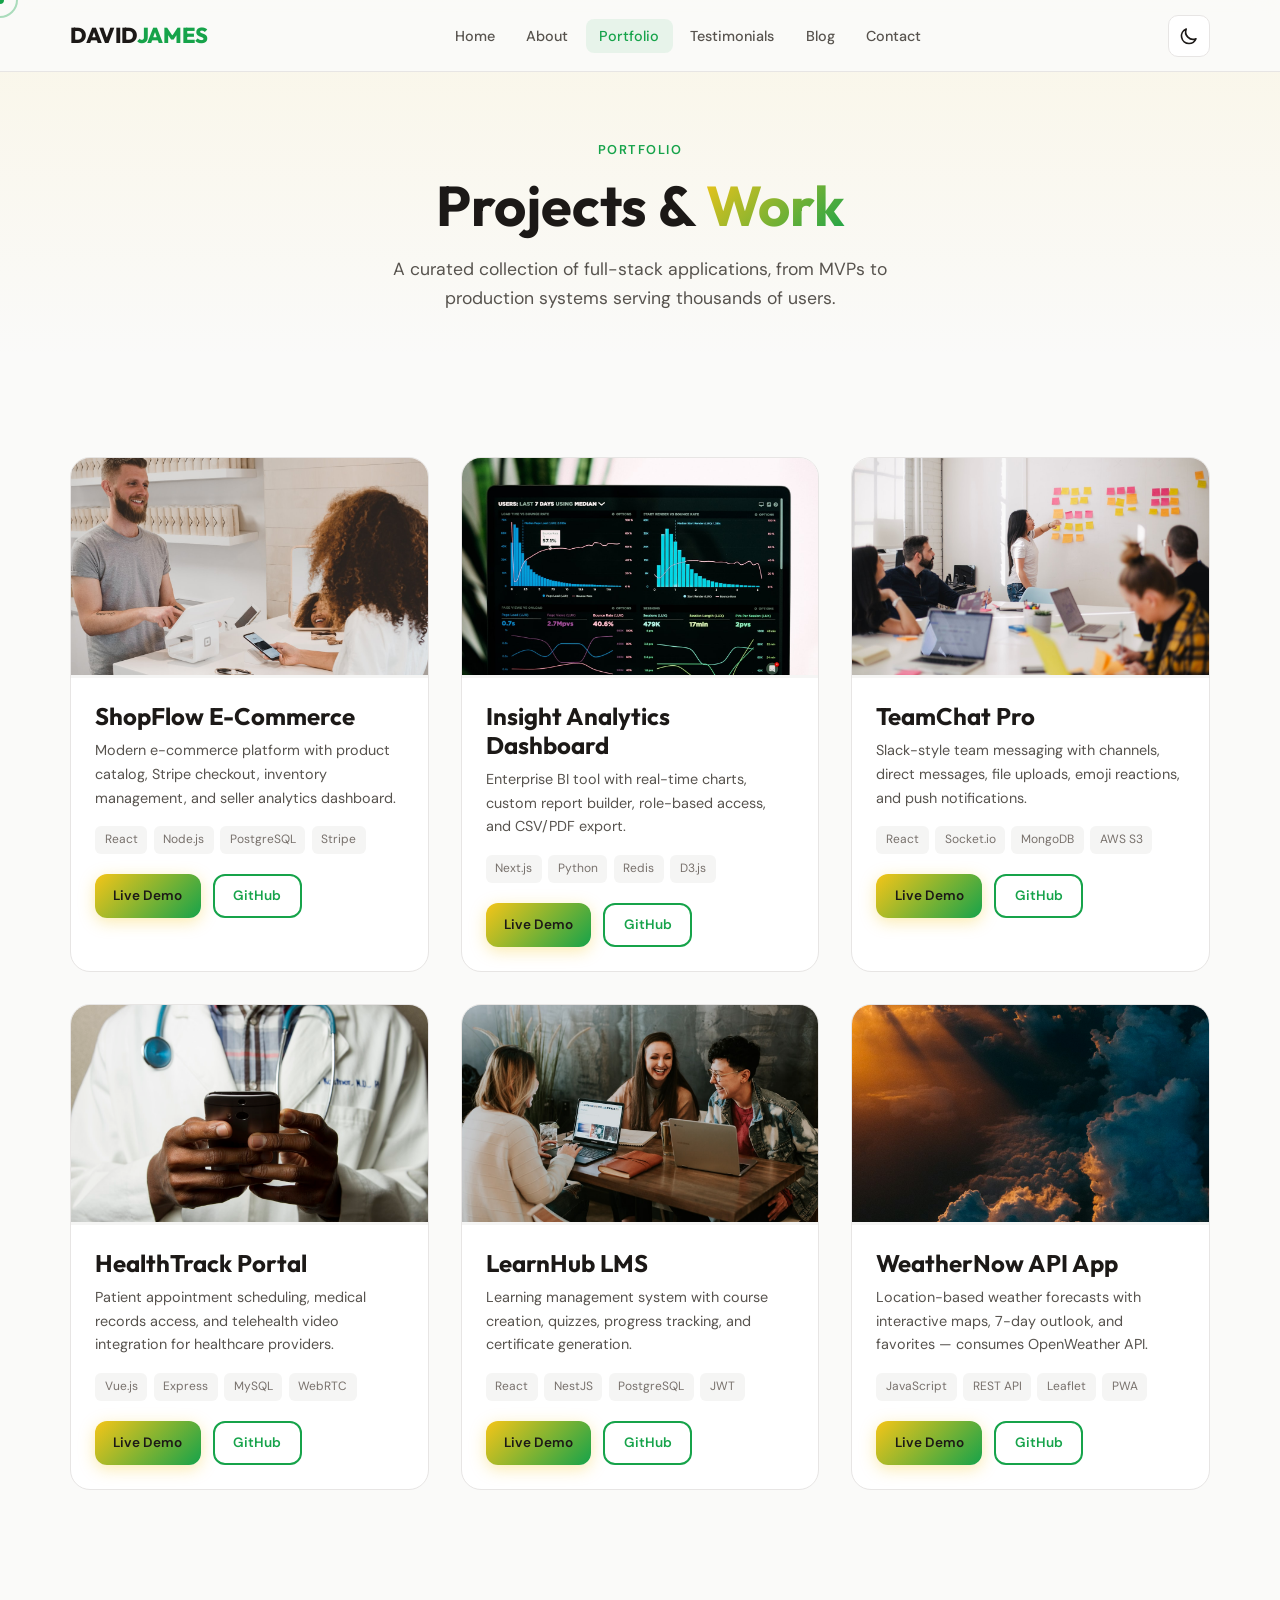
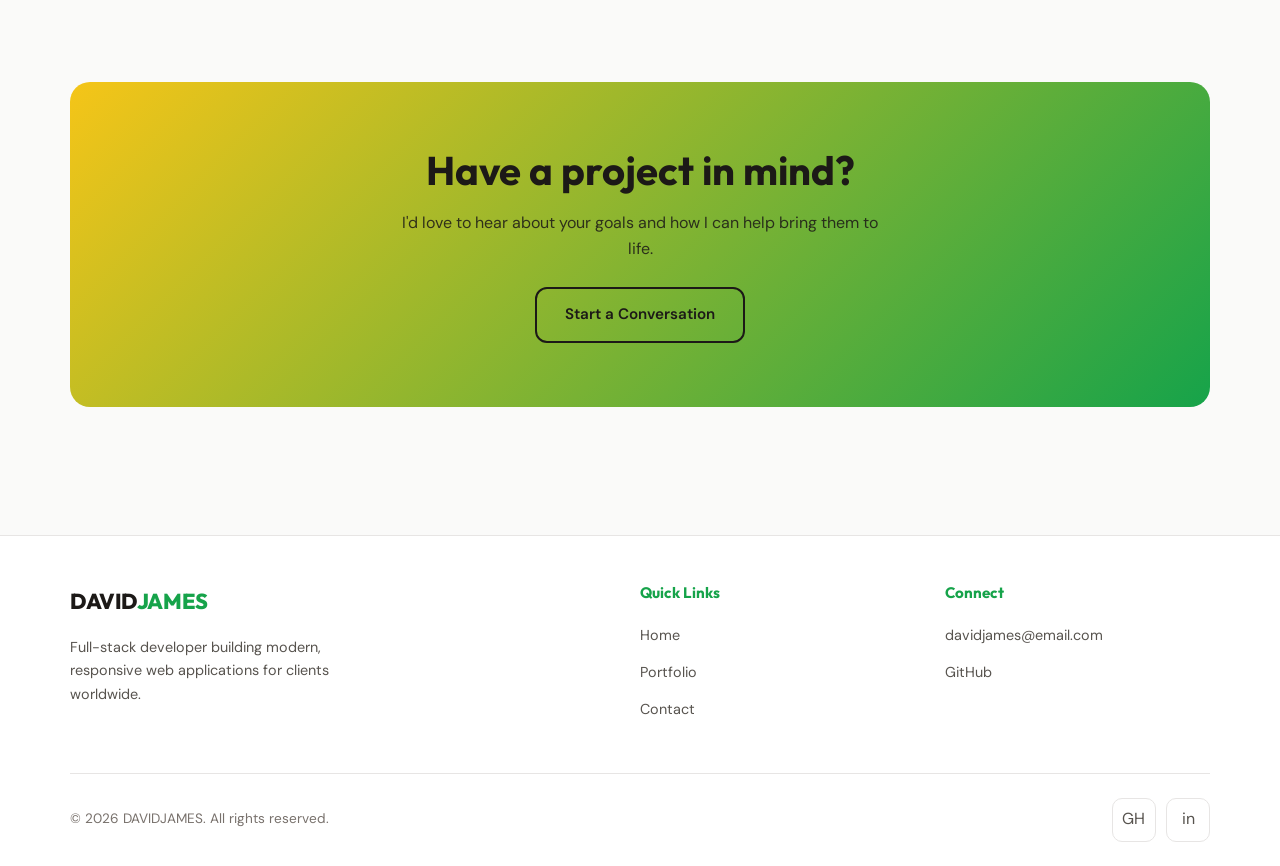
==== commit c94f470e: "Add professional project card images" ====
--- a/portfolio.html
+++ b/portfolio.html
@@ -47,7 +47,7 @@
         <div class="projects-grid">
           <article class="project-card reveal">
             <div class="project-image-wrap">
-              <img src="assets/images/projects/shopflow.svg" alt="ShopFlow E-Commerce project thumbnail" class="project-thumb" width="640" height="400" loading="lazy" decoding="async">
+              <img src="assets/images/projects/shopflow.jpg" alt="ShopFlow E-Commerce project thumbnail" class="project-thumb" width="640" height="400" loading="lazy" decoding="async">
               <div class="project-overlay"><span class="project-overlay-text">View Project</span></div>
             </div>
             <div class="project-body">
@@ -65,7 +65,7 @@
 
           <article class="project-card reveal">
             <div class="project-image-wrap">
-              <img src="assets/images/projects/analytics.svg" alt="Insight Analytics Dashboard project thumbnail" class="project-thumb" width="640" height="400" loading="lazy" decoding="async">
+              <img src="assets/images/projects/analytics.jpg" alt="Insight Analytics Dashboard project thumbnail" class="project-thumb" width="640" height="400" loading="lazy" decoding="async">
               <div class="project-overlay"><span class="project-overlay-text">View Project</span></div>
             </div>
             <div class="project-body">
@@ -83,7 +83,7 @@
 
           <article class="project-card reveal">
             <div class="project-image-wrap">
-              <img src="assets/images/projects/teamchat.svg" alt="TeamChat Pro project thumbnail" class="project-thumb" width="640" height="400" loading="lazy" decoding="async">
+              <img src="assets/images/projects/teamchat.jpg" alt="TeamChat Pro project thumbnail" class="project-thumb" width="640" height="400" loading="lazy" decoding="async">
               <div class="project-overlay"><span class="project-overlay-text">View Project</span></div>
             </div>
             <div class="project-body">
@@ -101,7 +101,7 @@
 
           <article class="project-card reveal">
             <div class="project-image-wrap">
-              <img src="assets/images/projects/healthtrack.svg" alt="HealthTrack Portal project thumbnail" class="project-thumb" width="640" height="400" loading="lazy" decoding="async">
+              <img src="assets/images/projects/healthtrack.jpg" alt="HealthTrack Portal project thumbnail" class="project-thumb" width="640" height="400" loading="lazy" decoding="async">
               <div class="project-overlay"><span class="project-overlay-text">View Project</span></div>
             </div>
             <div class="project-body">
@@ -119,7 +119,7 @@
 
           <article class="project-card reveal">
             <div class="project-image-wrap">
-              <img src="assets/images/projects/learnhub.svg" alt="LearnHub LMS project thumbnail" class="project-thumb" width="640" height="400" loading="lazy" decoding="async">
+              <img src="assets/images/projects/learnhub.jpg" alt="LearnHub LMS project thumbnail" class="project-thumb" width="640" height="400" loading="lazy" decoding="async">
               <div class="project-overlay"><span class="project-overlay-text">View Project</span></div>
             </div>
             <div class="project-body">
@@ -137,7 +137,7 @@
 
           <article class="project-card reveal">
             <div class="project-image-wrap">
-              <img src="assets/images/projects/weathernow.svg" alt="WeatherNow API App project thumbnail" class="project-thumb" width="640" height="400" loading="lazy" decoding="async">
+              <img src="assets/images/projects/weathernow.jpg" alt="WeatherNow API App project thumbnail" class="project-thumb" width="640" height="400" loading="lazy" decoding="async">
               <div class="project-overlay"><span class="project-overlay-text">View Project</span></div>
             </div>
             <div class="project-body">
